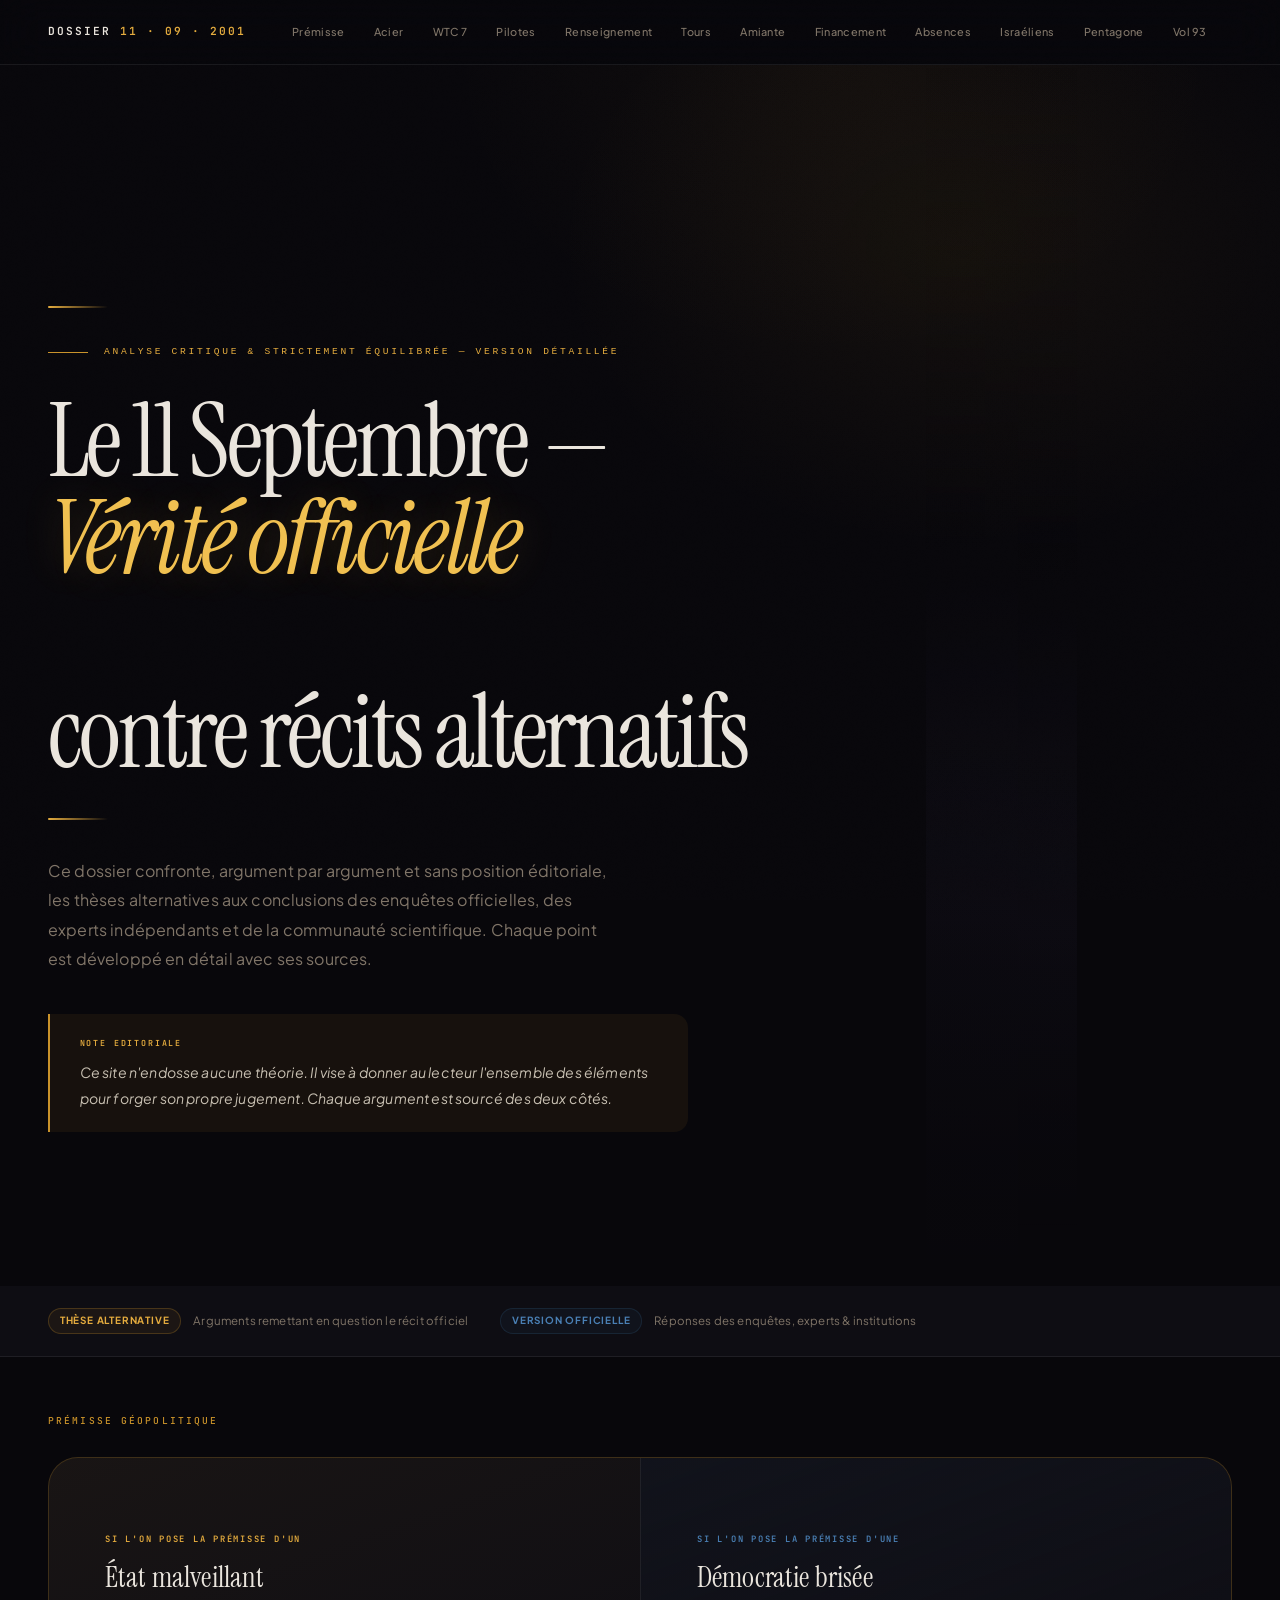
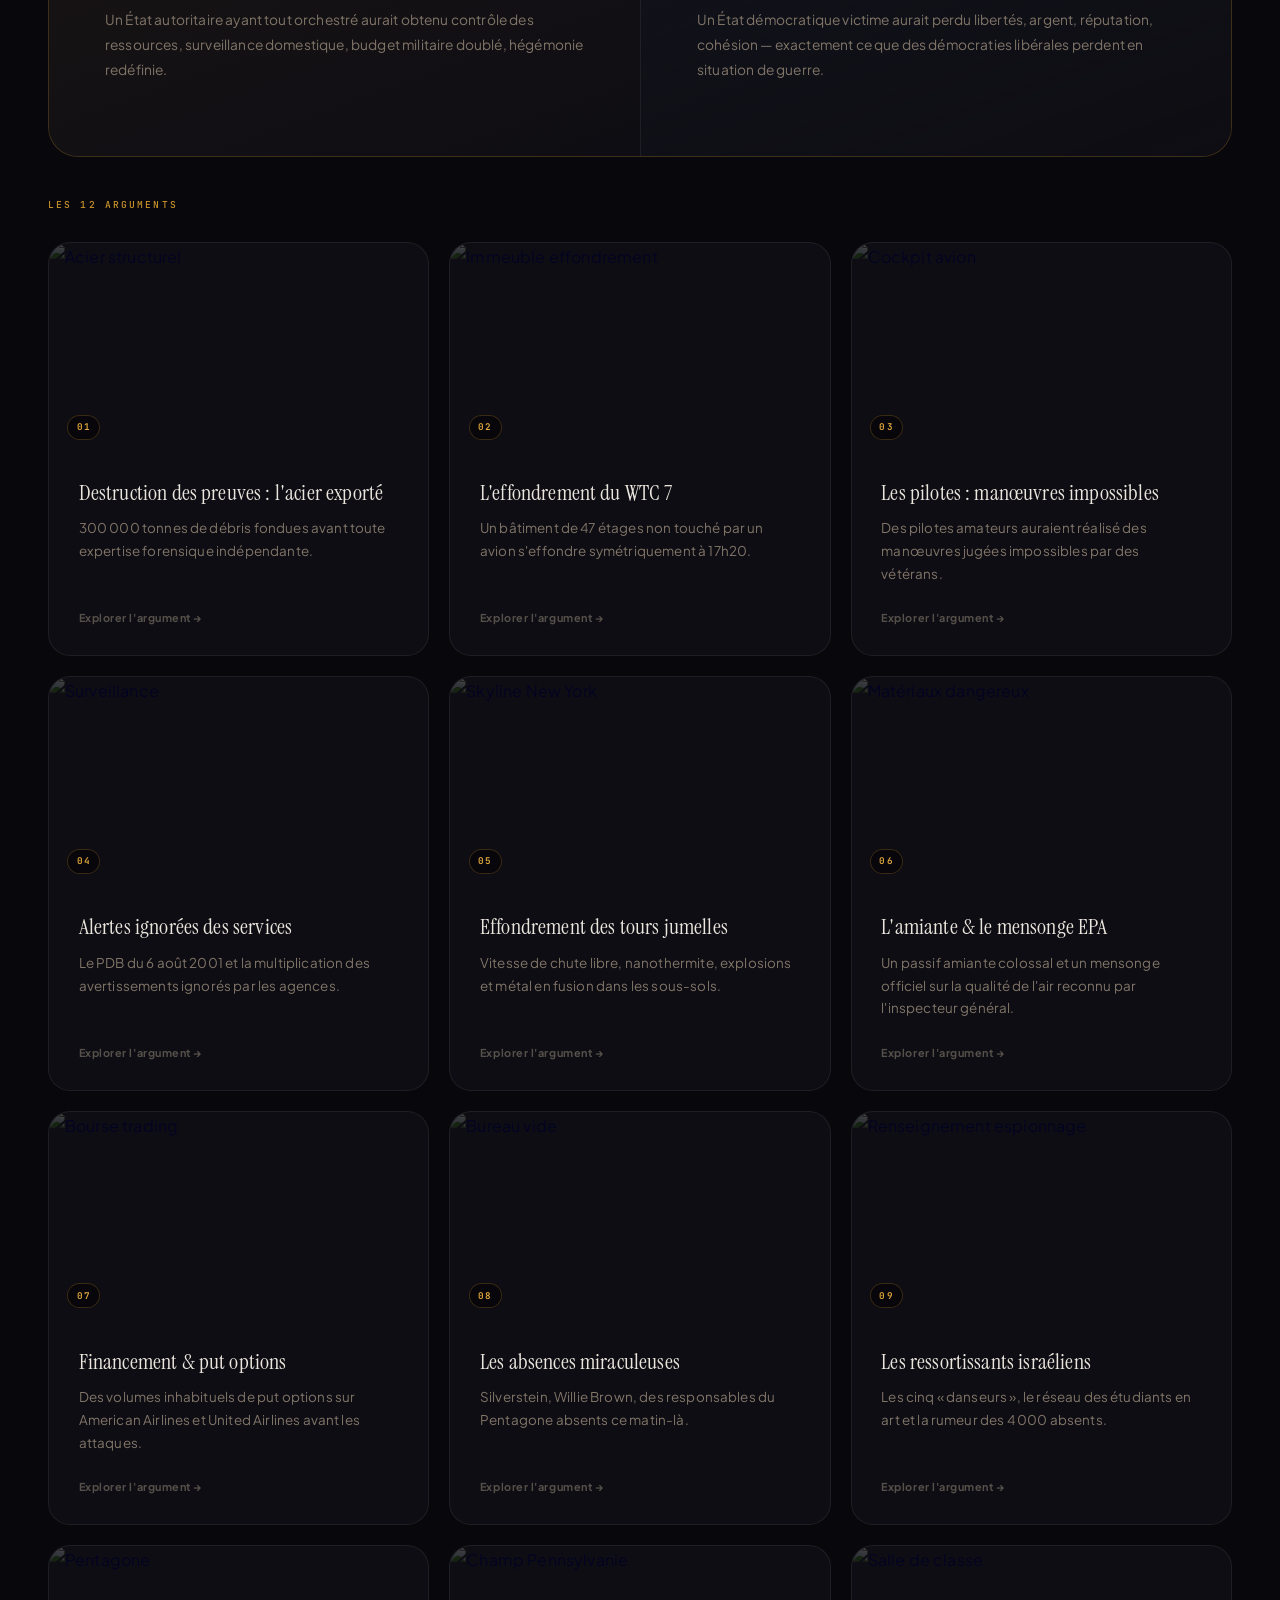
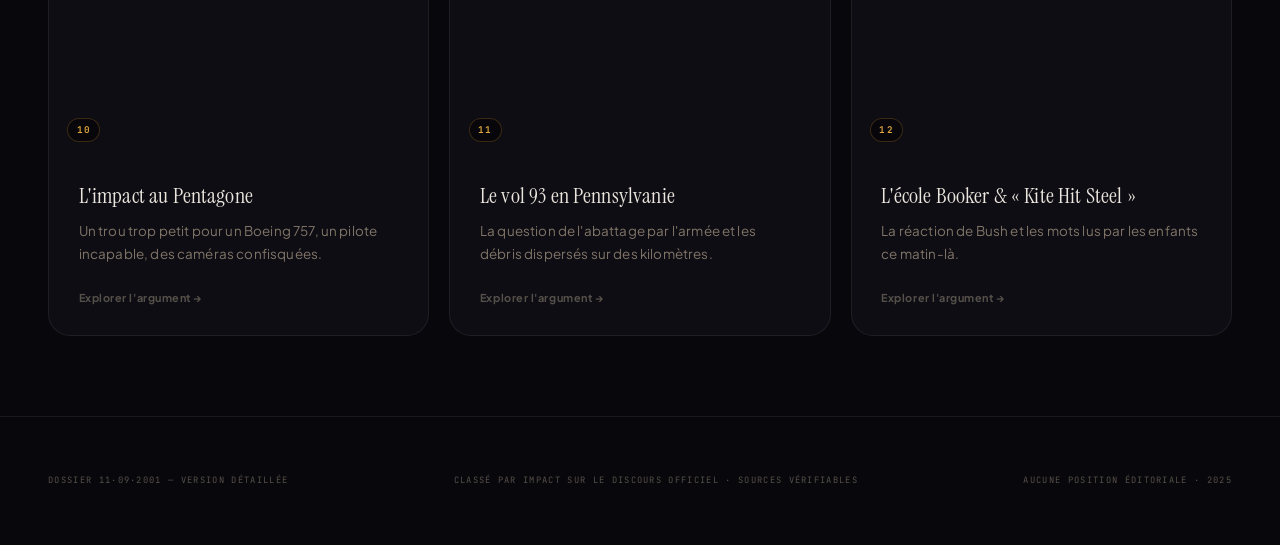
==== index.html/index.html @ 47ea96dc "Force le rechargement du CSS (style.css?v=2) Le correctif de couleur vit dans style.css ; sans chang" ====
<!DOCTYPE html>
<html lang="fr">
<head>
<meta charset="UTF-8">
<meta name="viewport" content="width=device-width, initial-scale=1.0">
<title>11 Septembre 2001 — Dossier Critique Complet</title>
<link rel="stylesheet" href="style.css?v=2">
</head>
<body>
<div class="progress-bar" id="progressBar"></div>

<header>
  <div class="header-inner">
    <a href="index.html" class="site-logo">Dossier <span>11 · 09 · 2001</span></a>
    <nav>
      <a href="premisse.html">Prémisse</a>
      <a href="acier.html">Acier</a>
      <a href="wtc7.html">WTC 7</a>
      <a href="pilotes.html">Pilotes</a>
      <a href="renseignement.html">Renseignement</a>
      <a href="tours.html">Tours</a>
      <a href="amiante.html">Amiante</a>
      <a href="financement.html">Financement</a>
      <a href="absences.html">Absences</a>
      <a href="israeliens.html">Israéliens</a>
      <a href="pentagon.html">Pentagone</a>
      <a href="vol93.html">Vol 93</a>
      <a href="ecole.html">École</a>
      <a href="sources.html">Sources</a>
    </nav>
  </div>
</header>

<div class="home-hero">
  <div class="home-hero-inner">
    <div class="hero-rule"></div>
    <div class="hero-eyebrow" style="font-family:'DM Mono',monospace;font-size:0.6rem;letter-spacing:0.28em;text-transform:uppercase;color:var(--ember-bright);margin-bottom:2rem;display:flex;align-items:center;gap:1rem;">
      <span style="display:block;width:40px;height:1px;background:var(--ember);"></span>
      Analyse critique &amp; strictement équilibrée — Version détaillée
    </div>
    <h1>Le 11 Septembre —<br><em>Vérité officielle</em><br>contre récits alternatifs</h1>
    <div class="hero-rule"></div>
    <p class="hero-sub">Ce dossier confronte, argument par argument et sans position éditoriale, les thèses alternatives aux conclusions des enquêtes officielles, des experts indépendants et de la communauté scientifique. Chaque point est développé en détail avec ses sources.</p>
    <div class="disclaimer">Ce site n'endosse aucune théorie. Il vise à donner au lecteur l'ensemble des éléments pour forger son propre jugement. Chaque argument est sourcé des deux côtés.</div>
  </div>
</div>

<div class="legend">
  <div class="legend-inner">
    <div class="legend-item"><span class="badge badge-alt">Thèse alternative</span> Arguments remettant en question le récit officiel</div>
    <div class="legend-item"><span class="badge badge-off">Version officielle</span> Réponses des enquêtes, experts &amp; institutions</div>
  </div>
</div>

<div class="toc-section">
  <div class="section-label">Prémisse géopolitique</div>

  <a href="premisse.html" class="premisse-card" style="margin-bottom:2.5rem;display:grid;">
    <div class="premisse-side premisse-side-dark">
      <div class="premisse-label">Si l'on pose la prémisse d'un</div>
      <div class="premisse-title">État malveillant</div>
      <div class="premisse-desc">Un État autoritaire ayant tout orchestré aurait obtenu contrôle des ressources, surveillance domestique, budget militaire doublé, hégémonie redéfinie.</div>
    </div>
    <div class="premisse-side premisse-side-blue">
      <div class="premisse-label">Si l'on pose la prémisse d'une</div>
      <div class="premisse-title">Démocratie brisée</div>
      <div class="premisse-desc">Un État démocratique victime aurait perdu libertés, argent, réputation, cohésion — exactement ce que des démocraties libérales perdent en situation de guerre.</div>
    </div>
  </a>

  <div class="section-label">Les 12 arguments</div>
  <div class="toc-grid">

    <a href="acier.html" class="toc-card fade-in">
      <div class="toc-card-img">
        <img src="https://images.unsplash.com/photo-1558618666-fcd25c85f82e?w=600&q=80" alt="Acier structurel" loading="lazy">
        <span class="toc-num">01</span>
      </div>
      <div class="toc-card-body">
        <div class="toc-card-title">Destruction des preuves : l'acier exporté</div>
        <div class="toc-card-desc">300 000 tonnes de débris fondues avant toute expertise forensique indépendante.</div>
        <div class="toc-card-arrow">Explorer l'argument →</div>
      </div>
    </a>

    <a href="wtc7.html" class="toc-card fade-in">
      <div class="toc-card-img">
        <img src="https://images.unsplash.com/photo-1534430480872-3498386e7856?w=600&q=80" alt="Immeuble effondrement" loading="lazy">
        <span class="toc-num">02</span>
      </div>
      <div class="toc-card-body">
        <div class="toc-card-title">L'effondrement du WTC 7</div>
        <div class="toc-card-desc">Un bâtiment de 47 étages non touché par un avion s'effondre symétriquement à 17h20.</div>
        <div class="toc-card-arrow">Explorer l'argument →</div>
      </div>
    </a>

    <a href="pilotes.html" class="toc-card fade-in">
      <div class="toc-card-img">
        <img src="https://images.unsplash.com/photo-1540962351504-03099e0a754b?w=600&q=80" alt="Cockpit avion" loading="lazy">
        <span class="toc-num">03</span>
      </div>
      <div class="toc-card-body">
        <div class="toc-card-title">Les pilotes : manœuvres impossibles</div>
        <div class="toc-card-desc">Des pilotes amateurs auraient réalisé des manœuvres jugées impossibles par des vétérans.</div>
        <div class="toc-card-arrow">Explorer l'argument →</div>
      </div>
    </a>

    <a href="renseignement.html" class="toc-card fade-in">
      <div class="toc-card-img">
        <img src="https://images.unsplash.com/photo-1557597774-9d273605dfa9?w=600&q=80" alt="Surveillance" loading="lazy">
        <span class="toc-num">04</span>
      </div>
      <div class="toc-card-body">
        <div class="toc-card-title">Alertes ignorées des services</div>
        <div class="toc-card-desc">Le PDB du 6 août 2001 et la multiplication des avertissements ignorés par les agences.</div>
        <div class="toc-card-arrow">Explorer l'argument →</div>
      </div>
    </a>

    <a href="tours.html" class="toc-card fade-in">
      <div class="toc-card-img">
        <img src="https://images.unsplash.com/photo-1496588152823-86ff7695e68f?w=600&q=80" alt="Skyline New York" loading="lazy">
        <span class="toc-num">05</span>
      </div>
      <div class="toc-card-body">
        <div class="toc-card-title">Effondrement des tours jumelles</div>
        <div class="toc-card-desc">Vitesse de chute libre, nanothermite, explosions et métal en fusion dans les sous-sols.</div>
        <div class="toc-card-arrow">Explorer l'argument →</div>
      </div>
    </a>

    <a href="amiante.html" class="toc-card fade-in">
      <div class="toc-card-img">
        <img src="https://images.unsplash.com/photo-1611348586804-61bf6c080437?w=600&q=80" alt="Matériaux dangereux" loading="lazy">
        <span class="toc-num">06</span>
      </div>
      <div class="toc-card-body">
        <div class="toc-card-title">L'amiante &amp; le mensonge EPA</div>
        <div class="toc-card-desc">Un passif amiante colossal et un mensonge officiel sur la qualité de l'air reconnu par l'inspecteur général.</div>
        <div class="toc-card-arrow">Explorer l'argument →</div>
      </div>
    </a>

    <a href="financement.html" class="toc-card fade-in">
      <div class="toc-card-img">
        <img src="https://images.unsplash.com/photo-1611974789855-9c2a0a7236a3?w=600&q=80" alt="Bourse trading" loading="lazy">
        <span class="toc-num">07</span>
      </div>
      <div class="toc-card-body">
        <div class="toc-card-title">Financement &amp; put options</div>
        <div class="toc-card-desc">Des volumes inhabituels de put options sur American Airlines et United Airlines avant les attaques.</div>
        <div class="toc-card-arrow">Explorer l'argument →</div>
      </div>
    </a>

    <a href="absences.html" class="toc-card fade-in">
      <div class="toc-card-img">
        <img src="https://images.unsplash.com/photo-1497366216548-37526070297c?w=600&q=80" alt="Bureau vide" loading="lazy">
        <span class="toc-num">08</span>
      </div>
      <div class="toc-card-body">
        <div class="toc-card-title">Les absences miraculeuses</div>
        <div class="toc-card-desc">Silverstein, Willie Brown, des responsables du Pentagone absents ce matin-là.</div>
        <div class="toc-card-arrow">Explorer l'argument →</div>
      </div>
    </a>

    <a href="israeliens.html" class="toc-card fade-in">
      <div class="toc-card-img">
        <img src="https://images.unsplash.com/photo-1550751827-4bd374c3f58b?w=600&q=80" alt="Renseignement espionnage" loading="lazy">
        <span class="toc-num">09</span>
      </div>
      <div class="toc-card-body">
        <div class="toc-card-title">Les ressortissants israéliens</div>
        <div class="toc-card-desc">Les cinq « danseurs », le réseau des étudiants en art et la rumeur des 4 000 absents.</div>
        <div class="toc-card-arrow">Explorer l'argument →</div>
      </div>
    </a>

    <a href="pentagon.html" class="toc-card fade-in">
      <div class="toc-card-img">
        <img src="https://images.unsplash.com/photo-1501466044931-62695aada8e9?w=600&q=80" alt="Pentagone" loading="lazy">
        <span class="toc-num">10</span>
      </div>
      <div class="toc-card-body">
        <div class="toc-card-title">L'impact au Pentagone</div>
        <div class="toc-card-desc">Un trou trop petit pour un Boeing 757, un pilote incapable, des caméras confisquées.</div>
        <div class="toc-card-arrow">Explorer l'argument →</div>
      </div>
    </a>

    <a href="vol93.html" class="toc-card fade-in">
      <div class="toc-card-img">
        <img src="https://images.unsplash.com/photo-1500382017468-9049fed747ef?w=600&q=80" alt="Champ Pennsylvanie" loading="lazy">
        <span class="toc-num">11</span>
      </div>
      <div class="toc-card-body">
        <div class="toc-card-title">Le vol 93 en Pennsylvanie</div>
        <div class="toc-card-desc">La question de l'abattage par l'armée et les débris dispersés sur des kilomètres.</div>
        <div class="toc-card-arrow">Explorer l'argument →</div>
      </div>
    </a>

    <a href="ecole.html" class="toc-card fade-in">
      <div class="toc-card-img">
        <img src="https://images.unsplash.com/photo-1580582932707-520aed937b7b?w=600&q=80" alt="Salle de classe" loading="lazy">
        <span class="toc-num">12</span>
      </div>
      <div class="toc-card-body">
        <div class="toc-card-title">L'école Booker &amp; « Kite Hit Steel »</div>
        <div class="toc-card-desc">La réaction de Bush et les mots lus par les enfants ce matin-là.</div>
        <div class="toc-card-arrow">Explorer l'argument →</div>
      </div>
    </a>

  </div>
</div>

<footer>
  <div class="footer-inner">
    <p>Dossier 11·09·2001 — Version détaillée</p>
    <p>Classé par impact sur le discours officiel · Sources vérifiables</p>
    <p>Aucune position éditoriale · 2025</p>
  </div>
</footer>

<script>
// Progress bar
window.addEventListener('scroll', () => {
  const doc = document.documentElement;
  const pct = (doc.scrollTop || document.body.scrollTop) / (doc.scrollHeight - doc.clientHeight) * 100;
  document.getElementById('progressBar').style.width = pct + '%';
});

// Fade in observer
const observer = new IntersectionObserver((entries) => {
  entries.forEach((entry) => {
    if (entry.isIntersecting) {
      entry.target.classList.add('visible');
      observer.unobserve(entry.target);
    }
  });
}, { threshold: 0.1 });
document.querySelectorAll('.fade-in').forEach(el => observer.observe(el));
</script>
</body>
</html>
---- index.html/style.css ----
/* ══════════════════════════════════════════════
   DOSSIER 11·09 — ULTIMATE DARK EDITION
   Premium dark with warm gold accents
   ══════════════════════════════════════════════ */

@import url('https://fonts.googleapis.com/css2?family=Instrument+Serif:ital@0;1&family=JetBrains+Mono:wght@300;400;500;600&family=Plus+Jakarta+Sans:wght@300;400;500;600;700;800&display=swap');

:root {
  --void:          #08070b;
  --surface:       #0e0d13;
  --surface2:      #15131c;
  --surface3:      #1d1a26;
  --surface-glass:  rgba(12,11,16,0.80);

  --amber:         #c9922a;
  --amber-bright:  #e5ac3e;
  --amber-hot:     #f0c050;
  --amber-pale:    rgba(201,146,42,0.08);
  --amber-border:  rgba(201,146,42,0.25);
  --amber-glow:    rgba(201,146,42,0.12);

  --blue:          #2a4d6e;
  --blue-bright:   #4a80b5;
  --blue-pale:     rgba(42,77,110,0.10);
  --blue-border:   rgba(42,77,110,0.30);

  --text:          #eae5dd;
  --text2:         #c8c0b2;
  --text3:         #807568;
  --text-muted:    #55504a;

  --gold:          #c9922a;
  --gold-light:    #e5ac3e;

  /* Alias historiques : certaines pages utilisent --ember* (sources, prémisse,
     accueil). Sans ces définitions, la couleur retombait sur le violet des
     liens visités du navigateur. */
  --ember:         #c9922a;
  --ember-bright:  #e5ac3e;
  --ember-hot:     #f0c050;
  --ember-pale:    rgba(201,146,42,0.08);
  --ember-border:  rgba(201,146,42,0.25);
  --ember-glow:    rgba(201,146,42,0.12);

  --border:        rgba(255,255,255,0.04);
  --border2:       rgba(255,255,255,0.07);
  --border3:       rgba(255,255,255,0.10);

  --radius:        14px;
  --radius-lg:     22px;
  --radius-xl:     30px;
  --radius-full:   9999px;

  --shadow-sm:     0 1px 3px rgba(0,0,0,0.4);
  --shadow:        0 8px 32px rgba(0,0,0,0.5);
  --shadow-lg:     0 20px 60px rgba(0,0,0,0.6);
  --shadow-glow:   0 0 80px rgba(201,146,42,0.06);

  --ease:          cubic-bezier(0.4, 0, 0.2, 1);
  --ease-spring:   cubic-bezier(0.34, 1.56, 0.64, 1);
  --ease-out:      cubic-bezier(0, 0, 0.2, 1);
}

* { margin:0; padding:0; box-sizing:border-box; }
html { scroll-behavior:smooth; -webkit-font-smoothing: antialiased; -moz-osx-font-smoothing: grayscale; }

body {
  background: var(--void);
  color: var(--text);
  font-family: 'Plus Jakarta Sans', -apple-system, BlinkMacSystemFont, 'Segoe UI', sans-serif;
  font-weight: 400;
  font-size: 16px;
  line-height: 1.75;
  overflow-x: hidden;
  letter-spacing: 0.01em;
}

/* ── Grain subtil ── */
body::before {
  content: '';
  position: fixed; inset: 0;
  background-image: url("data:image/svg+xml,%3Csvg xmlns='http://www.w3.org/2000/svg' width='300' height='300'%3E%3Cfilter id='n'%3E%3CfeTurbulence type='fractalNoise' baseFrequency='0.8' numOctaves='4' stitchTiles='stitch'/%3E%3C/filter%3E%3Crect width='300' height='300' filter='url(%23n)' opacity='0.03'/%3E%3C/svg%3E");
  pointer-events: none; z-index: 9999; opacity: 0.35;
  mix-blend-mode: overlay;
}

::selection {
  background: rgba(229,172,62,0.35);
  color: white;
}

/* ── Barre progression ── */
.progress-bar {
  position: fixed; top: 0; left: 0; height: 2px;
  background: linear-gradient(90deg, var(--amber), var(--amber-hot), var(--amber));
  z-index: 10000; width: 0%; transition: width 0.15s linear;
  box-shadow: 0 0 20px rgba(229,172,62,0.4);
}

/* ══════════════════════════════════════════════
   HEADER
   ══════════════════════════════════════════════ */
header {
  background: rgba(8,7,11,0.6);
  backdrop-filter: blur(24px) saturate(1.6);
  -webkit-backdrop-filter: blur(24px) saturate(1.6);
  position: sticky; top: 0; z-index: 100;
  border-bottom: 1px solid var(--border2);
}
.header-inner {
  max-width: 1400px; margin: 0 auto;
  padding: 0 clamp(1.5rem,4vw,3rem);
  display: flex; align-items: center; justify-content: space-between;
  height: 64px; gap: 2rem;
}
.site-logo {
  font-family: 'JetBrains Mono', monospace;
  font-size: 0.7rem; font-weight: 600;
  color: var(--text); letter-spacing: 0.18em;
  text-transform: uppercase; white-space: nowrap;
  text-decoration: none;
  transition: color 0.3s var(--ease);
}
.site-logo:hover { color: var(--amber-bright); }
.site-logo span { color: var(--amber-bright); }

nav { display: flex; overflow-x: auto; scrollbar-width: none; gap: 2px; }
nav::-webkit-scrollbar { display: none; }
nav a {
  color: var(--text3); text-decoration: none;
  font-family: 'Plus Jakarta Sans', sans-serif;
  font-size: 0.68rem; font-weight: 500;
  letter-spacing: 0.03em;
  padding: 0.45rem 0.85rem;
  border-radius: var(--radius-full);
  transition: all 0.3s var(--ease);
  white-space: nowrap;
}
nav a:hover {
  color: var(--text);
  background: rgba(255,255,255,0.05);
}
nav a.active {
  color: #08070b;
  background: linear-gradient(135deg, var(--amber-bright), var(--amber-hot));
  font-weight: 600;
  box-shadow: 0 2px 12px rgba(201,146,42,0.3);
}

/* ══════════════════════════════════════════════
   PAGE HERO
   ══════════════════════════════════════════════ */
.page-hero {
  position: relative; overflow: hidden;
  min-height: 60vh;
  display: flex; align-items: flex-end;
  padding: clamp(4rem,8vw,8rem) clamp(1.5rem,4vw,3rem) clamp(3rem,5vw,4rem);
}
.page-hero-bg {
  position: absolute; inset: 0;
  background-size: cover;
  background-position: center;
  filter: brightness(0.2) contrast(1.2) saturate(0.5);
  transition: transform 15s var(--ease-out);
}
.page-hero:hover .page-hero-bg { transform: scale(1.05); }
.page-hero-overlay {
  position: absolute; inset: 0;
  background: linear-gradient(to top,
    var(--void) 0%,
    rgba(8,7,11,0.65) 40%,
    rgba(8,7,11,0.3) 100%
  );
}
.page-hero-content {
  position: relative; z-index: 2;
  max-width: 1400px; width: 100%; margin: 0 auto;
}
.page-hero .hero-eyebrow,
.hero-eyebrow {
  font-family: 'JetBrains Mono', monospace;
  font-size: 0.62rem; letter-spacing: 0.25em;
  text-transform: uppercase; color: var(--amber-bright);
  margin-bottom: 1.5rem;
  display: flex; align-items: center; gap: 1rem;
  font-weight: 500;
}
.page-hero .hero-eyebrow::before,
.hero-eyebrow span[style*="height:1px"] {
  content: ''; display: block;
  width: 40px; height: 1px;
  background: linear-gradient(90deg, var(--amber-bright), transparent);
}
.page-hero h1 {
  font-family: 'Instrument Serif', Georgia, serif;
  font-size: clamp(2.8rem,6.5vw,5.5rem);
  font-weight: 400; line-height: 1.02;
  letter-spacing: -0.03em; color: var(--text);
  max-width: 800px;
}
.page-hero h1 em {
  font-style: italic;
  color: var(--amber-hot); display: block;
  font-size: 0.65em; margin-top: 0.5em;
  font-family: 'Instrument Serif', serif;
  font-weight: 400;
  text-shadow: 0 0 30px rgba(240,192,80,0.25);
  letter-spacing: 0;
}
.page-hero-num {
  font-family: 'Instrument Serif', serif;
  font-size: clamp(7rem,14vw,14rem);
  font-weight: 400; color: rgba(201,146,42,0.06);
  position: absolute; right: 2rem; top: 50%;
  transform: translateY(-50%); line-height: 1;
  pointer-events: none; user-select: none;
}

/* ══════════════════════════════════════════════
   MAIN CONTENT
   ══════════════════════════════════════════════ */
.page-content {
  max-width: 1400px; margin: 0 auto;
  padding: clamp(2.5rem,5vw,4rem) clamp(1.5rem,4vw,3rem);
}

/* ══ COLUMNS ══ */
.arg-grid {
  display: grid; grid-template-columns: 1fr 1fr;
  gap: 1px; margin: 2rem 0;
  border-radius: var(--radius-lg);
  overflow: hidden;
  background: var(--border2);
}
@media(max-width:780px) {
  .arg-grid { grid-template-columns: 1fr; }
}

.col {
  padding: 2.5rem 2.5rem;
  position: relative; overflow: hidden;
}
.col-alt {
  background: linear-gradient(170deg, rgba(201,146,42,0.06) 0%, var(--surface) 60%);
  border-left: 2px solid var(--amber);
}
.col-alt::before {
  content: ''; position: absolute; top: 0; right: 0;
  width: 200px; height: 200px;
  background: radial-gradient(circle at top right, rgba(201,146,42,0.05) 0%, transparent 70%);
  pointer-events: none;
}
.col-alt::after {
  content: 'ALTERNATIF'; position: absolute; bottom: 1.5rem; right: 1rem;
  font-family: 'JetBrains Mono', monospace; font-size: 0.45rem; letter-spacing: 0.3em;
  color: rgba(201,146,42,0.08); text-transform: uppercase;
  transform: rotate(-90deg); transform-origin: right bottom;
  white-space: nowrap; pointer-events: none; user-select: none;
}
.col-off {
  background: linear-gradient(170deg, rgba(74,128,181,0.05) 0%, var(--surface) 60%);
  border-left: 2px solid var(--blue-bright);
}
.col-off::before {
  content: ''; position: absolute; top: 0; right: 0;
  width: 200px; height: 200px;
  background: radial-gradient(circle at top right, rgba(74,128,181,0.04) 0%, transparent 70%);
  pointer-events: none;
}
.col-off::after {
  content: 'OFFICIEL'; position: absolute; bottom: 1.5rem; right: 1rem;
  font-family: 'JetBrains Mono', monospace; font-size: 0.45rem; letter-spacing: 0.3em;
  color: rgba(74,128,181,0.07); text-transform: uppercase;
  transform: rotate(-90deg); transform-origin: right bottom;
  white-space: nowrap; pointer-events: none; user-select: none;
}
.col-header {
  display: flex; align-items: center; gap: 0.75rem;
  margin-bottom: 1.75rem; padding-bottom: 1.15rem;
  border-bottom: 1px solid var(--border2);
}
.col p {
  font-size: 0.94rem; line-height: 1.9;
  color: var(--text2); margin-bottom: 1.15rem;
  font-weight: 400;
}
.col p:last-of-type { margin-bottom: 0; }
.col em {
  font-style: italic;
  color: var(--amber-hot);
  font-family: 'Instrument Serif', serif;
  font-size: 1.08em;
  letter-spacing: 0.01em;
}
.col strong { font-weight: 700; color: #fff; }
.col ul { margin: 0.75rem 0 1rem 1.25rem; }
.col ul li {
  font-size: 0.94rem; line-height: 1.85;
  color: var(--text2); margin-bottom: 0.4rem;
}

/* ══ GLOBAL ITALIC — très lisible ══ */
.gain-item p em,
.verdict-box em,
.full-section em,
blockquote em,
.disclaimer em {
  font-family: 'Instrument Serif', serif;
  color: var(--amber-hot);
  font-size: 1.08em;
  letter-spacing: 0.01em;
  font-weight: 400;
}
.verdict-box {
  color: var(--text2) !important;
}

/* ══ BADGES ══ */
.badge {
  display: inline-flex; align-items: center;
  padding: 0.35em 1.1em;
  font-family: 'Plus Jakarta Sans', sans-serif;
  font-size: 0.62rem; font-weight: 700;
  letter-spacing: 0.08em; text-transform: uppercase;
  border-radius: var(--radius-full);
}
.badge-alt {
  background: var(--amber-pale);
  color: var(--amber-bright);
  border: 1px solid var(--amber-border);
}
.badge-off {
  background: var(--blue-pale);
  color: var(--blue-bright);
  border: 1px solid var(--blue-border);
}

/* ══ ARGUMENT CARDS ══ */
.argument-card {
  border-bottom: 1px solid var(--border2);
  padding: 2rem 0;
}
.arg-title-toggle {
  font-family: 'Instrument Serif', serif;
  font-size: clamp(1.2rem,2.2vw,1.6rem);
  font-weight: 400; cursor: pointer;
  display: flex; justify-content: space-between;
  align-items: center; gap: 1.5rem;
  padding: 0.5rem 0; line-height: 1.3;
  color: var(--text); transition: color 0.3s var(--ease);
  border: none; background: none; width: 100%; text-align: left;
}
.arg-title-toggle:hover { color: var(--amber-bright); }
.toggle-btn {
  flex-shrink: 0; width: 38px; height: 38px;
  border: 1px solid var(--border3);
  background: var(--surface2);
  display: flex; align-items: center; justify-content: center;
  font-family: 'JetBrains Mono', monospace; font-size: 1.1rem;
  color: var(--text3); border-radius: var(--radius-full);
  transition: all 0.4s var(--ease-spring);
}
.arg-title-toggle:hover .toggle-btn {
  border-color: var(--amber-border);
  color: var(--amber-bright);
}
.arg-title-toggle.open .toggle-btn {
  background: linear-gradient(135deg, var(--amber), var(--amber-bright));
  color: #08070b;
  border-color: transparent; transform: rotate(45deg);
  box-shadow: 0 0 24px rgba(201,146,42,0.3);
}
.arg-body { display: none; margin-top: 1.5rem; }
.arg-body.visible { display: block; }

/* ══ CONTENT IMAGES ══ */
.content-image {
  width: 100%;
  border-radius: var(--radius-lg);
  overflow: hidden; margin: 2rem 0;
  position: relative;
  border: 1px solid var(--border2);
}
.content-image img {
  width: 100%; height: 280px;
  object-fit: cover; display: block;
  filter: brightness(0.75) contrast(1.1) saturate(0.8);
  transition: all 0.8s var(--ease);
}
.content-image:hover img {
  transform: scale(1.05);
  filter: brightness(0.9) contrast(1.05) saturate(1);
}
.content-image figcaption {
  position: absolute; bottom: 0; left: 0; right: 0;
  padding: 1.25rem 1.5rem;
  background: linear-gradient(to top, rgba(8,7,11,0.95), rgba(8,7,11,0.4) 70%, transparent);
  font-family: 'JetBrains Mono', monospace;
  font-size: 0.58rem; letter-spacing: 0.1em;
  color: var(--text3); text-transform: uppercase;
}

.content-image-full {
  width: calc(100% + 4rem);
  margin-left: -2rem;
  height: 320px;
  overflow: hidden;
  position: relative;
  margin-bottom: 2.5rem;
  border-radius: 0;
}
.content-image-full img {
  width: 100%; height: 100%;
  object-fit: cover;
  filter: brightness(0.35) contrast(1.15) saturate(0.5);
}
.content-image-full::after {
  content: '';
  position: absolute; inset: 0;
  background: linear-gradient(to bottom, transparent 40%, var(--void));
}

/* ══ SOURCES ══ */
.sources {
  margin-top: 1.5rem; padding-top: 1rem;
  border-top: 1px solid var(--border2);
}
.sources-label {
  font-family: 'JetBrains Mono', monospace;
  font-size: 0.55rem; letter-spacing: 0.2em;
  text-transform: uppercase; color: var(--text-muted); margin-bottom: 0.5rem;
}
.sources a {
  display: block; font-size: 0.75rem; color: var(--blue-bright);
  text-decoration: none; line-height: 1.7;
  font-family: 'JetBrains Mono', monospace;
  padding-left: 0.75rem; border-left: 2px solid var(--blue-border);
  margin-bottom: 0.25rem;
  transition: all 0.25s var(--ease);
  border-radius: 0 var(--radius) var(--radius) 0;
}
.sources a:hover {
  color: var(--amber-bright);
  border-left-color: var(--amber);
  background: var(--amber-pale);
  padding-left: 1rem;
}

/* ══ SECTION LABELS ══ */
.section-label {
  font-family: 'JetBrains Mono', monospace;
  font-size: 0.6rem; letter-spacing: 0.22em;
  text-transform: uppercase; color: var(--amber);
  margin-bottom: 1.75rem;
  font-weight: 500;
}

/* ══ PAGE NAV ══ */
.page-nav {
  display: flex; justify-content: space-between; align-items: stretch;
  gap: 1rem; margin-top: 4rem;
  border-top: 1px solid var(--border2);
  padding-top: 2.5rem;
}
.page-nav a {
  display: flex; flex-direction: column; gap: 0.5rem;
  text-decoration: none; padding: 1.75rem 2.25rem;
  border: 1px solid var(--border2);
  background: var(--surface);
  border-radius: var(--radius-lg);
  transition: all 0.4s var(--ease);
  flex: 1; max-width: 48%;
}
.page-nav a:hover {
  border-color: var(--amber-border);
  background: var(--surface2);
  transform: translateY(-4px);
  box-shadow: var(--shadow), 0 0 40px rgba(201,146,42,0.06);
}
.page-nav a .nav-label,
.page-nav a .page-nav-label {
  font-family: 'JetBrains Mono', monospace;
  font-size: 0.52rem; letter-spacing: 0.2em;
  text-transform: uppercase; color: var(--text-muted);
  font-weight: 500;
}
.page-nav a .nav-title,
.page-nav a .page-nav-title {
  font-family: 'Instrument Serif', serif;
  font-size: 1.25rem; font-weight: 400;
  color: var(--text2); line-height: 1.3;
}
.page-nav a:hover .nav-title,
.page-nav a:hover .page-nav-title { color: var(--amber-bright); }
.page-nav .next,
.page-nav .page-nav-next { text-align: right; margin-left: auto; }

/* ══════════════════════════════════════════════
   HOMEPAGE HERO
   ══════════════════════════════════════════════ */
.home-hero {
  position: relative; overflow: hidden;
  padding: clamp(8rem,16vw,14rem) clamp(1.5rem,4vw,3rem) clamp(6rem,12vw,10rem);
  background: var(--void);
}
.home-hero::before {
  content: '';
  position: absolute;
  right: clamp(2rem, 12vw, 14rem);
  bottom: 0; top: 0;
  width: clamp(100px, 16vw, 200px);
  background:
    linear-gradient(to top, #08070b 0%, #12101a 30%, #08070b 60%, transparent 100%) 0 0 / 46% 100% no-repeat,
    linear-gradient(to top, #08070b 0%, #12101a 25%, #08070b 55%, transparent 100%) 54% 0 / 46% 95% no-repeat;
  opacity: 0.6;
  pointer-events: none;
}
.home-hero::after {
  content: '';
  position: absolute; inset: 0;
  background:
    radial-gradient(ellipse 45% 35% at 75% 15%, rgba(201,146,42,0.06) 0%, transparent 70%),
    radial-gradient(ellipse 50% 40% at 65% 0%, rgba(201,146,42,0.04) 0%, transparent 60%),
    radial-gradient(ellipse 80% 50% at 50% 100%, rgba(8,7,11,0.9) 0%, transparent 100%);
  pointer-events: none;
}
.home-hero-inner {
  max-width: 1400px; margin: 0 auto;
  position: relative; z-index: 1;
}
.home-hero h1 {
  font-family: 'Instrument Serif', Georgia, serif;
  font-size: clamp(3.5rem,8vw,8rem);
  font-weight: 400; line-height: 0.95;
  letter-spacing: -0.035em; color: var(--text);
  max-width: 900px;
}
.home-hero h1 em {
  font-style: italic;
  color: var(--amber-hot); display: block;
  font-family: 'Instrument Serif', serif;
  font-weight: 400;
  text-shadow: 0 0 40px rgba(240,192,80,0.2);
}
.hero-rule {
  width: 60px; height: 2px;
  background: linear-gradient(90deg, var(--amber-bright), transparent);
  margin: 2.25rem 0;
  border-radius: 1px;
}
.hero-sub {
  max-width: 560px; color: var(--text3);
  font-size: 1rem; line-height: 1.85;
  font-weight: 400;
}
.disclaimer {
  margin-top: 2.5rem; padding: 1.35rem 1.85rem;
  border-left: 2px solid var(--amber);
  background: var(--amber-pale);
  border-radius: 0 var(--radius) var(--radius) 0;
  font-size: 0.88rem;
  max-width: 640px; font-style: italic; line-height: 1.8;
  color: var(--text2);
  position: relative;
}
.disclaimer::before {
  content: 'NOTE EDITORIALE'; display: block;
  font-family: 'JetBrains Mono', monospace;
  font-size: 0.52rem; letter-spacing: 0.22em;
  color: var(--amber-bright); margin-bottom: 0.6rem; font-style: normal;
  font-weight: 600;
}

/* ══════════════════════════════════════════════
   HOMEPAGE GRID — Bento
   ══════════════════════════════════════════════ */
.toc-section {
  padding: 3.5rem clamp(1.5rem,4vw,3rem) 5rem;
  max-width: 1400px; margin: 0 auto;
}
.toc-grid {
  display: grid;
  grid-template-columns: repeat(auto-fill, minmax(350px, 1fr));
  gap: 1.25rem;
}
.toc-card {
  text-decoration: none;
  border: 1px solid var(--border2);
  background: var(--surface);
  overflow: hidden;
  transition: all 0.5s var(--ease);
  display: flex; flex-direction: column;
  border-radius: var(--radius-lg);
}
.toc-card:hover {
  border-color: var(--amber-border);
  transform: translateY(-8px);
  box-shadow: var(--shadow-lg), 0 0 60px rgba(201,146,42,0.06);
}
.toc-card-img {
  height: 210px; overflow: hidden;
  position: relative;
}
.toc-card-img img {
  width: 100%; height: 100%;
  object-fit: cover;
  filter: brightness(0.3) contrast(1.15) saturate(0.5);
  transition: all 0.8s var(--ease);
}
.toc-card:hover .toc-card-img img {
  filter: brightness(0.5) contrast(1.08) saturate(0.8);
  transform: scale(1.1);
}
.toc-card-img .toc-num {
  position: absolute; bottom: 0.85rem; left: 1.15rem;
  font-family: 'JetBrains Mono', monospace;
  font-size: 0.58rem; color: var(--amber-bright);
  letter-spacing: 0.12em; font-weight: 600;
  background: rgba(8,7,11,0.85);
  backdrop-filter: blur(10px);
  padding: 0.35em 0.9em;
  border-radius: var(--radius-full);
  border: 1px solid var(--amber-border);
}
.toc-card-body {
  padding: 1.75rem 1.85rem;
  flex: 1; display: flex; flex-direction: column;
}
.toc-card-title {
  font-family: 'Instrument Serif', serif;
  font-size: 1.35rem; font-weight: 400;
  color: var(--text); line-height: 1.2;
  margin-bottom: 0.65rem;
  transition: color 0.3s var(--ease);
}
.toc-card:hover .toc-card-title { color: var(--amber-bright); }
.toc-card-desc {
  font-size: 0.84rem; color: var(--text3);
  line-height: 1.7; flex: 1;
}
.toc-card-arrow {
  margin-top: 1.4rem;
  font-family: 'Plus Jakarta Sans', sans-serif;
  font-size: 0.68rem; font-weight: 700;
  letter-spacing: 0.05em;
  color: var(--text-muted);
  transition: all 0.3s var(--ease);
  display: flex; align-items: center; gap: 0.5rem;
}
.toc-card:hover .toc-card-arrow {
  color: var(--amber-bright);
  gap: 1rem;
}

/* ══ PREMISSE CARD (homepage) ══ */
.premisse-card {
  grid-column: 1 / -1;
  border: 1px solid var(--amber-border);
  background: var(--surface);
  text-decoration: none;
  display: grid; grid-template-columns: 1fr 1fr;
  overflow: hidden;
  transition: all 0.5s var(--ease);
  min-height: 300px;
  border-radius: var(--radius-xl);
}
@media(max-width:780px) { .premisse-card { grid-template-columns: 1fr; } }
.premisse-card:hover {
  border-color: var(--amber);
  box-shadow: var(--shadow-lg), 0 0 100px rgba(201,146,42,0.08);
  transform: translateY(-8px);
}
.premisse-side {
  padding: 3.5rem 3.5rem;
  display: flex; flex-direction: column; justify-content: center;
  position: relative; overflow: hidden;
}
.premisse-side-dark {
  background: linear-gradient(160deg, rgba(201,146,42,0.06), var(--surface));
}
.premisse-side-blue {
  background: linear-gradient(160deg, rgba(74,128,181,0.05), var(--surface));
  border-left: 1px solid var(--border2);
}
.premisse-label {
  font-family: 'JetBrains Mono', monospace;
  font-size: 0.55rem; letter-spacing: 0.2em;
  text-transform: uppercase; margin-bottom: 0.85rem;
  font-weight: 600;
}
.premisse-side-dark .premisse-label { color: var(--amber-bright); }
.premisse-side-blue .premisse-label { color: var(--blue-bright); }
.premisse-title {
  font-family: 'Instrument Serif', serif;
  font-size: 1.8rem; font-weight: 400;
  color: var(--text); line-height: 1.15;
  margin-bottom: 0.85rem;
}
.premisse-desc {
  font-size: 0.86rem; color: var(--text3); line-height: 1.8;
}

/* ══ LEGEND ══ */
.legend {
  background: var(--surface);
  border-bottom: 1px solid var(--border2);
  padding: 1.35rem clamp(1.5rem,4vw,3rem);
}
.legend-inner {
  max-width: 1400px; margin: 0 auto;
  display: flex; gap: 2rem; flex-wrap: wrap; align-items: center;
}
.legend-item {
  display: flex; align-items: center; gap: 0.75rem;
  font-family: 'Plus Jakarta Sans', sans-serif;
  font-size: 0.72rem;
  color: var(--text3);
}

/* ══════════════════════════════════════════════
   FOOTER
   ══════════════════════════════════════════════ */
footer {
  background: var(--void);
  padding: 3.5rem clamp(1.5rem,4vw,3rem);
  border-top: 1px solid var(--border2);
}
.footer-inner {
  max-width: 1400px; margin: 0 auto;
  display: flex; justify-content: space-between;
  align-items: center; flex-wrap: wrap; gap: 1rem;
}
footer p {
  font-family: 'JetBrains Mono', monospace;
  font-size: 0.55rem; letter-spacing: 0.15em;
  color: var(--text-muted); text-transform: uppercase;
}

/* ══════════════════════════════════════════════
   ANIMATIONS
   ══════════════════════════════════════════════ */
.fade-in {
  opacity: 0; transform: translateY(28px);
  transition: opacity 0.8s var(--ease), transform 0.8s var(--ease);
}
.fade-in.visible {
  opacity: 1; transform: translateY(0);
}

.toc-card:nth-child(1) { transition-delay: 0s; }
.toc-card:nth-child(2) { transition-delay: 0.06s; }
.toc-card:nth-child(3) { transition-delay: 0.12s; }
.toc-card:nth-child(4) { transition-delay: 0.18s; }
.toc-card:nth-child(5) { transition-delay: 0.24s; }
.toc-card:nth-child(6) { transition-delay: 0.3s; }
.toc-card:nth-child(7) { transition-delay: 0.36s; }
.toc-card:nth-child(8) { transition-delay: 0.42s; }
.toc-card:nth-child(9) { transition-delay: 0.48s; }
.toc-card:nth-child(10) { transition-delay: 0.54s; }
.toc-card:nth-child(11) { transition-delay: 0.6s; }
.toc-card:nth-child(12) { transition-delay: 0.66s; }

/* ══════════════════════════════════════════════
   PREMISSE PAGE
   ══════════════════════════════════════════════ */
.premisse-hero {
  min-height: 100vh;
  display: flex;
  position: relative;
}
.premisse-panel {
  flex: 1;
  position: relative;
  overflow: hidden;
  cursor: pointer;
  transition: flex 0.9s var(--ease);
  display: flex;
  align-items: center;
  justify-content: center;
  min-height: 100vh;
}
.premisse-panel:hover { flex: 2; }
.premisse-panel-bg {
  position: absolute; inset: 0;
  background-size: cover;
  background-position: center;
  transition: transform 1.5s var(--ease), filter 1s var(--ease);
}
.premisse-panel:hover .premisse-panel-bg {
  transform: scale(1.1);
}
.premisse-panel-overlay {
  position: absolute; inset: 0;
  transition: all 0.8s var(--ease);
}
.panel-mordor .premisse-panel-overlay {
  background: linear-gradient(160deg, rgba(140,40,0,0.6), rgba(8,7,11,0.88));
}
.panel-mordor:hover .premisse-panel-overlay {
  background: linear-gradient(160deg, rgba(140,40,0,0.35), rgba(8,7,11,0.6));
}
.panel-democracy .premisse-panel-overlay {
  background: linear-gradient(160deg, rgba(20,50,110,0.6), rgba(8,7,11,0.88));
}
.panel-democracy:hover .premisse-panel-overlay {
  background: linear-gradient(160deg, rgba(20,50,110,0.35), rgba(8,7,11,0.6));
}
.premisse-panel-content {
  position: relative; z-index: 2;
  padding: 3rem;
  max-width: 550px;
  text-align: center;
}
.premisse-panel-icon {
  font-size: 2.5rem;
  margin-bottom: 1.5rem;
  opacity: 0.8;
}
.premisse-panel-title {
  font-family: 'Instrument Serif', serif;
  font-size: clamp(2rem,3.5vw,3.5rem);
  font-weight: 400;
  color: var(--text);
  line-height: 1.08;
  margin-bottom: 1rem;
}
.premisse-panel-subtitle {
  font-family: 'JetBrains Mono', monospace;
  font-size: 0.58rem;
  letter-spacing: 0.25em;
  text-transform: uppercase;
  margin-bottom: 1.5rem;
  font-weight: 600;
}
.panel-mordor .premisse-panel-subtitle { color: var(--amber-bright); }
.panel-democracy .premisse-panel-subtitle { color: var(--blue-bright); }
.premisse-panel-desc {
  font-size: 0.95rem;
  color: var(--text2);
  line-height: 1.85;
  opacity: 0;
  transform: translateY(15px);
  transition: all 0.6s var(--ease) 0.15s;
}
.premisse-panel:hover .premisse-panel-desc {
  opacity: 1;
  transform: translateY(0);
}
.premisse-divider {
  position: absolute;
  left: 50%; top: 0; bottom: 0;
  width: 1px; z-index: 10;
  background: linear-gradient(to bottom, transparent, var(--amber), var(--amber-hot), var(--amber), transparent);
  transform: translateX(-50%);
  pointer-events: none;
}
.premisse-divider-label {
  position: absolute;
  left: 50%; top: 50%;
  transform: translate(-50%, -50%);
  z-index: 11;
  background: var(--void);
  border: 1px solid var(--amber-border);
  padding: 0.65rem 1.35rem;
  font-family: 'Plus Jakarta Sans', sans-serif;
  font-size: 0.68rem; font-weight: 800;
  letter-spacing: 0.18em;
  text-transform: uppercase;
  color: var(--amber-bright);
  white-space: nowrap;
  pointer-events: none;
  border-radius: var(--radius-full);
  box-shadow: 0 0 50px rgba(201,146,42,0.2);
}

/* ══ PREMISSE DETAILS ══ */
.premisse-details {
  max-width: 1400px; margin: 0 auto;
  padding: clamp(3rem,6vw,5rem) clamp(1.5rem,4vw,3rem);
}
.premisse-block {
  margin-bottom: 4rem;
  padding-bottom: 4rem;
  border-bottom: 1px solid var(--border2);
}
.premisse-block:last-child { border-bottom: none; }
.premisse-block-header {
  display: flex; align-items: center; gap: 1.5rem;
  margin-bottom: 2rem;
}
.premisse-block-icon {
  width: 50px; height: 50px;
  border-radius: var(--radius);
  display: flex; align-items: center; justify-content: center;
  font-size: 1.5rem; flex-shrink: 0;
}
.icon-ember { background: var(--amber-pale); border: 1px solid var(--amber-border); }
.icon-steel { background: var(--blue-pale); border: 1px solid var(--blue-border); }

/* ══════════════════════════════════════════════
   RESPONSIVE
   ══════════════════════════════════════════════ */
@media(max-width:780px) {
  nav { display: none; }
  .page-hero-num { display: none; }
  .premisse-hero { flex-direction: column; }
  .premisse-panel { min-height: 50vh; }
  .premisse-divider {
    left: 0; right: 0; top: 50%;
    width: 100%; height: 1px;
    background: linear-gradient(to right, transparent, var(--amber), var(--amber-hot), var(--amber), transparent);
    transform: translateY(-50%);
  }
  .premisse-divider-label { top: 50%; }
  .page-nav { flex-direction: column; }
  .page-nav a { max-width: 100%; }
  .premisse-card { grid-template-columns: 1fr; }
  .toc-grid { grid-template-columns: 1fr; }
  .col { padding: 1.75rem 1.5rem; }
  body { font-size: 15px; }
}

@media(max-width:480px) {
  .home-hero h1 { font-size: 2.8rem; }
  .page-hero h1 { font-size: 2.2rem; }
  .premisse-panel-title { font-size: 1.8rem; }
}

/* ══ Scrollbar ══ */
::-webkit-scrollbar { width: 5px; }
::-webkit-scrollbar-track { background: var(--void); }
::-webkit-scrollbar-thumb {
  background: var(--surface3);
  border-radius: 3px;
}
::-webkit-scrollbar-thumb:hover { background: var(--text-muted); }
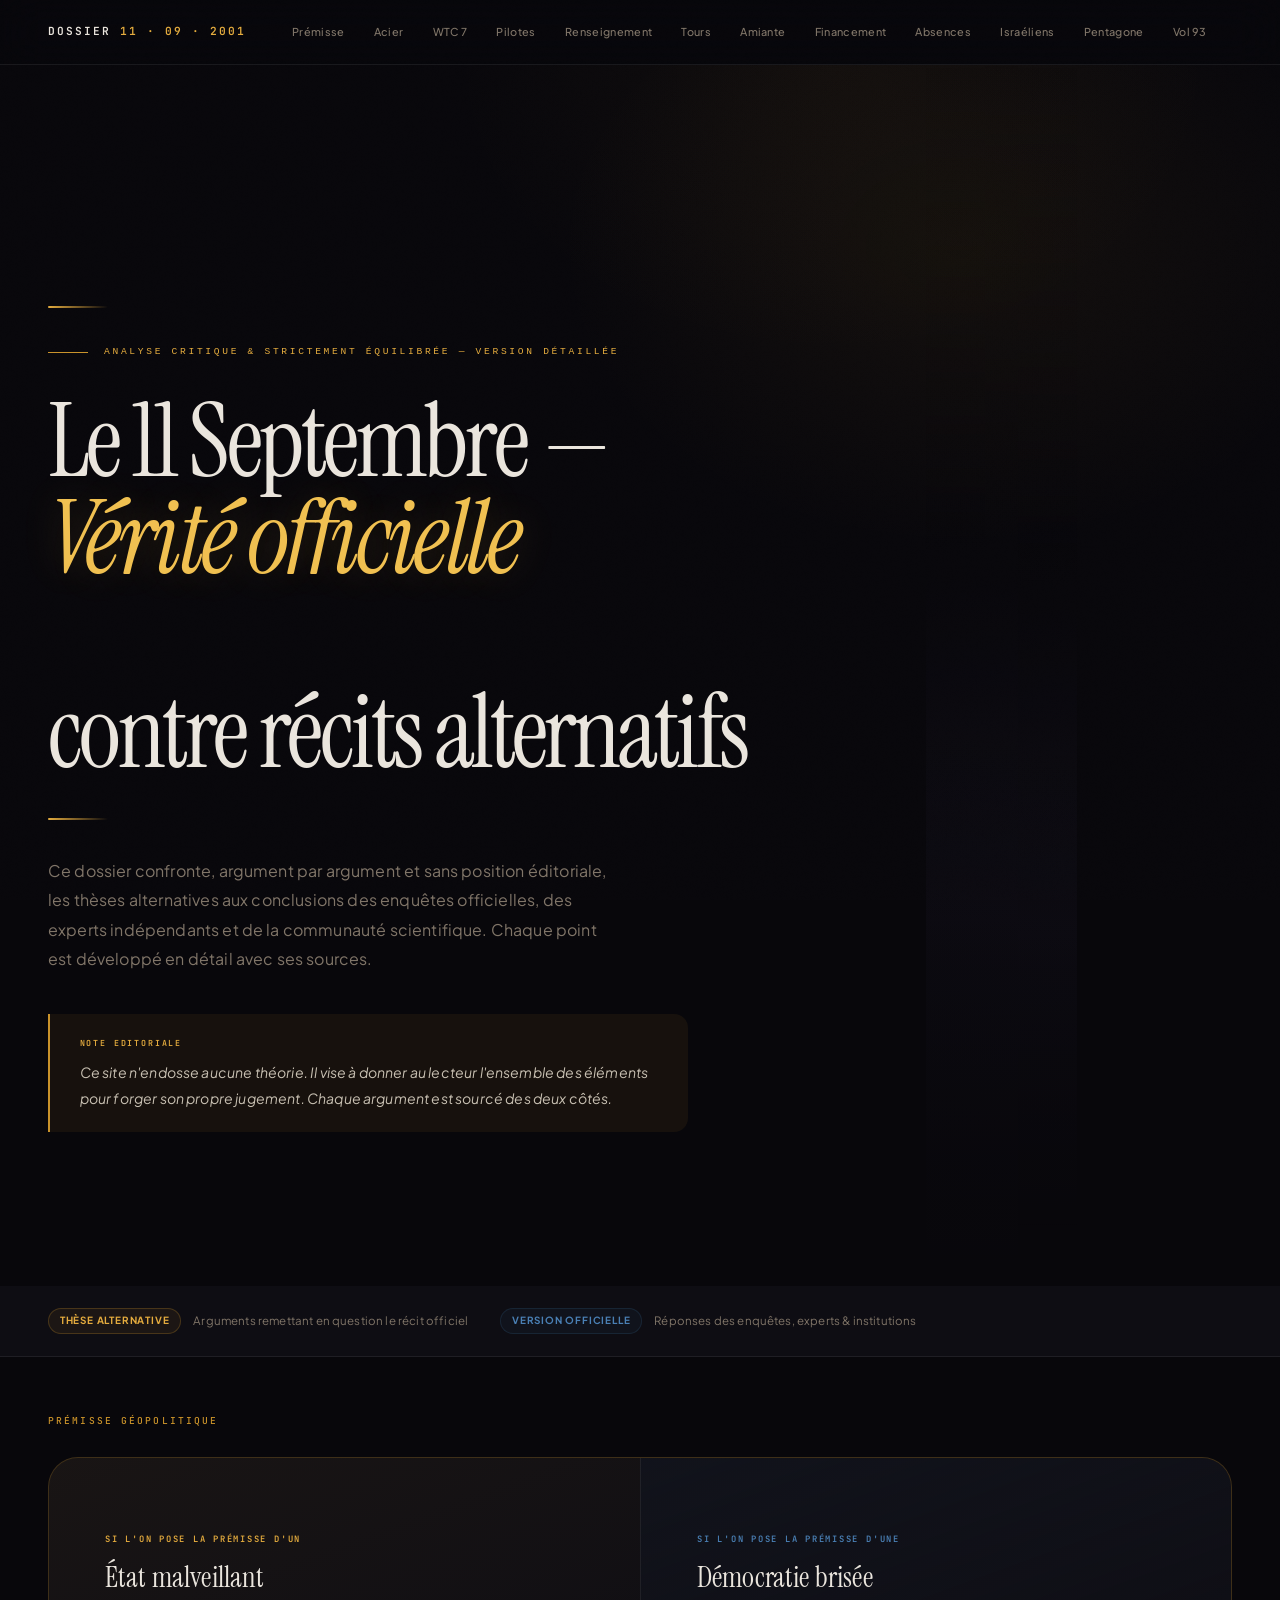
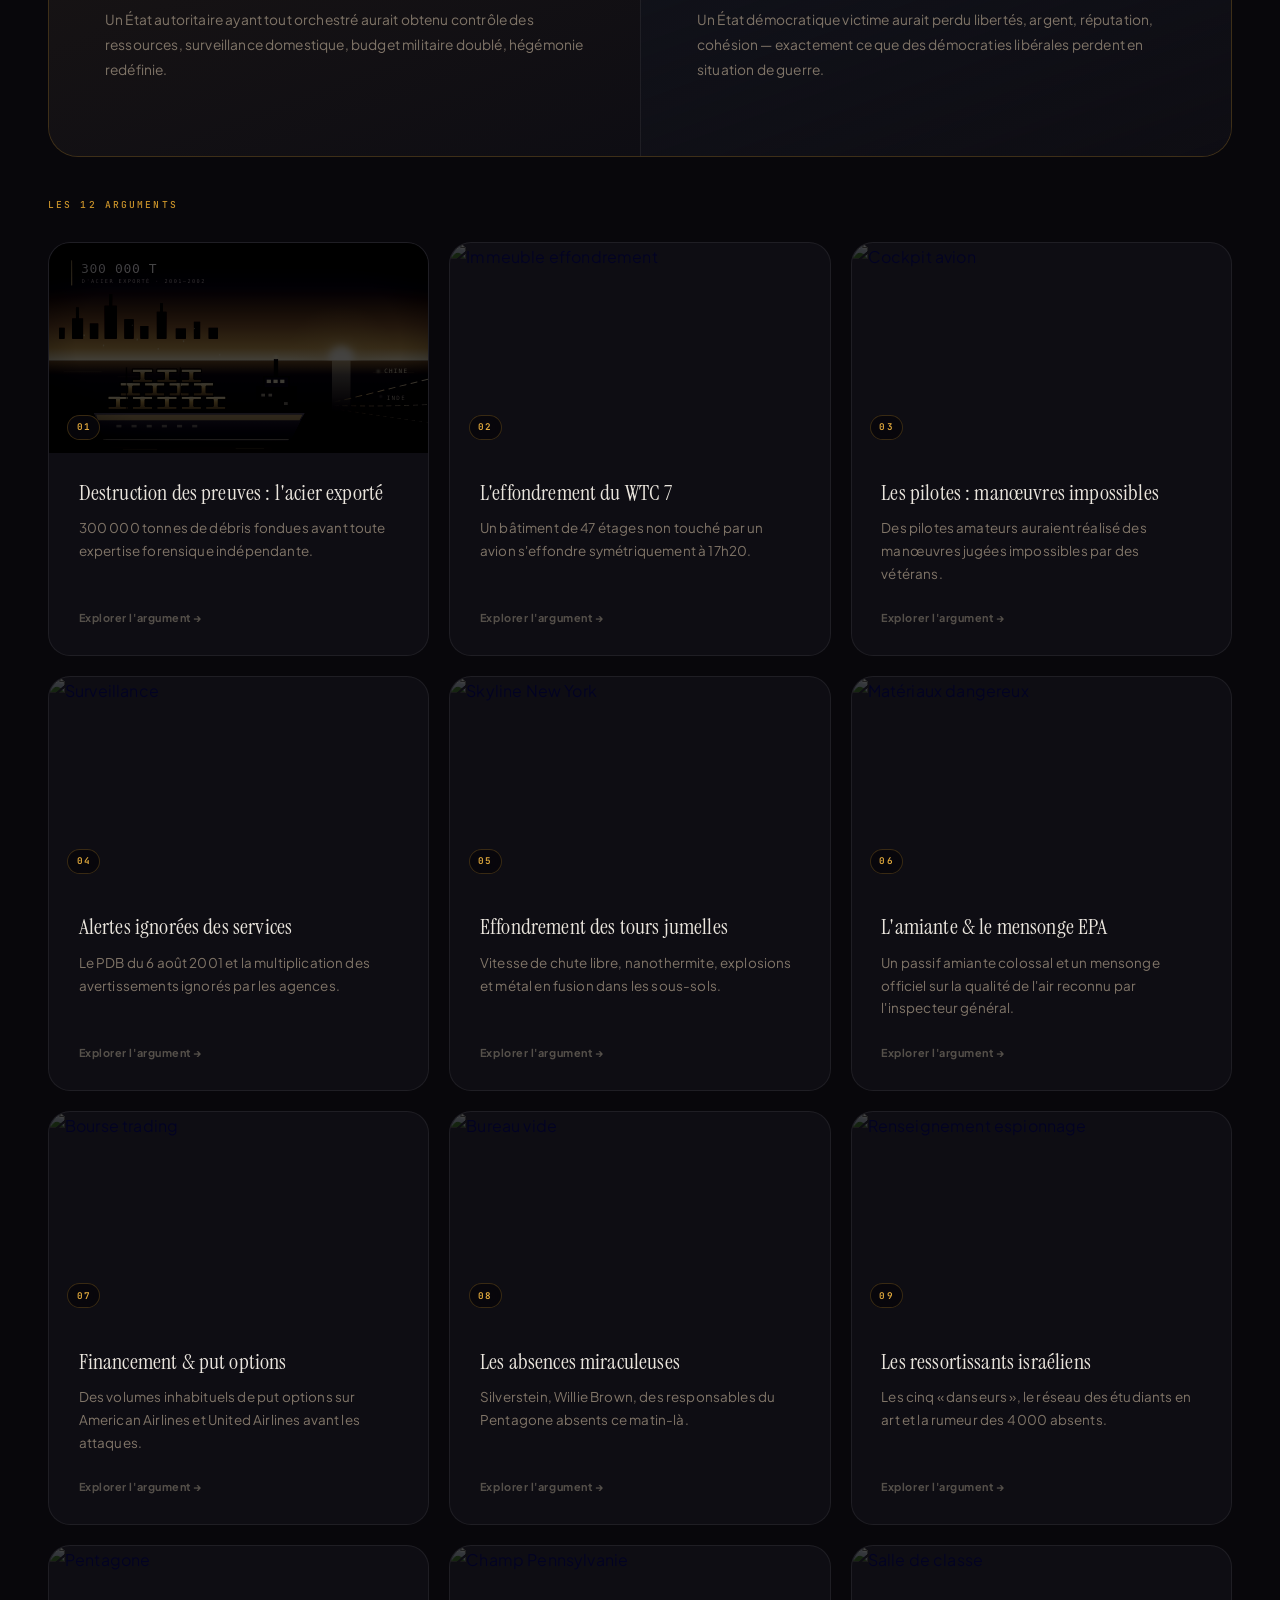
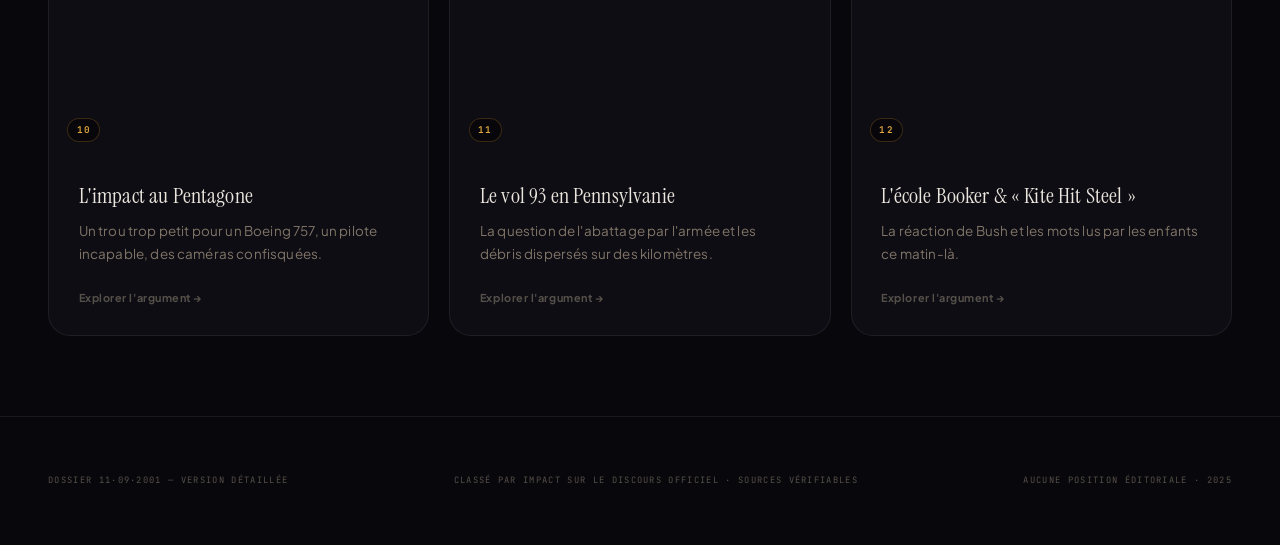
==== commit c5143e28: "Section 1 : image sur la carte d'accueil, et vos images d'origine rétablies - La carte « 01 · Destru" ====
--- a/index.html/index.html
+++ b/index.html/index.html
@@ -73,7 +73,7 @@
 
     <a href="acier.html" class="toc-card fade-in">
       <div class="toc-card-img">
-        <img src="https://images.unsplash.com/photo-1558618666-fcd25c85f82e?w=600&q=80" alt="Acier structurel" loading="lazy">
+        <img src="[data-uri]" alt="Cargo chargé de poutres d'acier quittant New York pour les aciéries d'Asie">
         <span class="toc-num">01</span>
       </div>
       <div class="toc-card-body">
